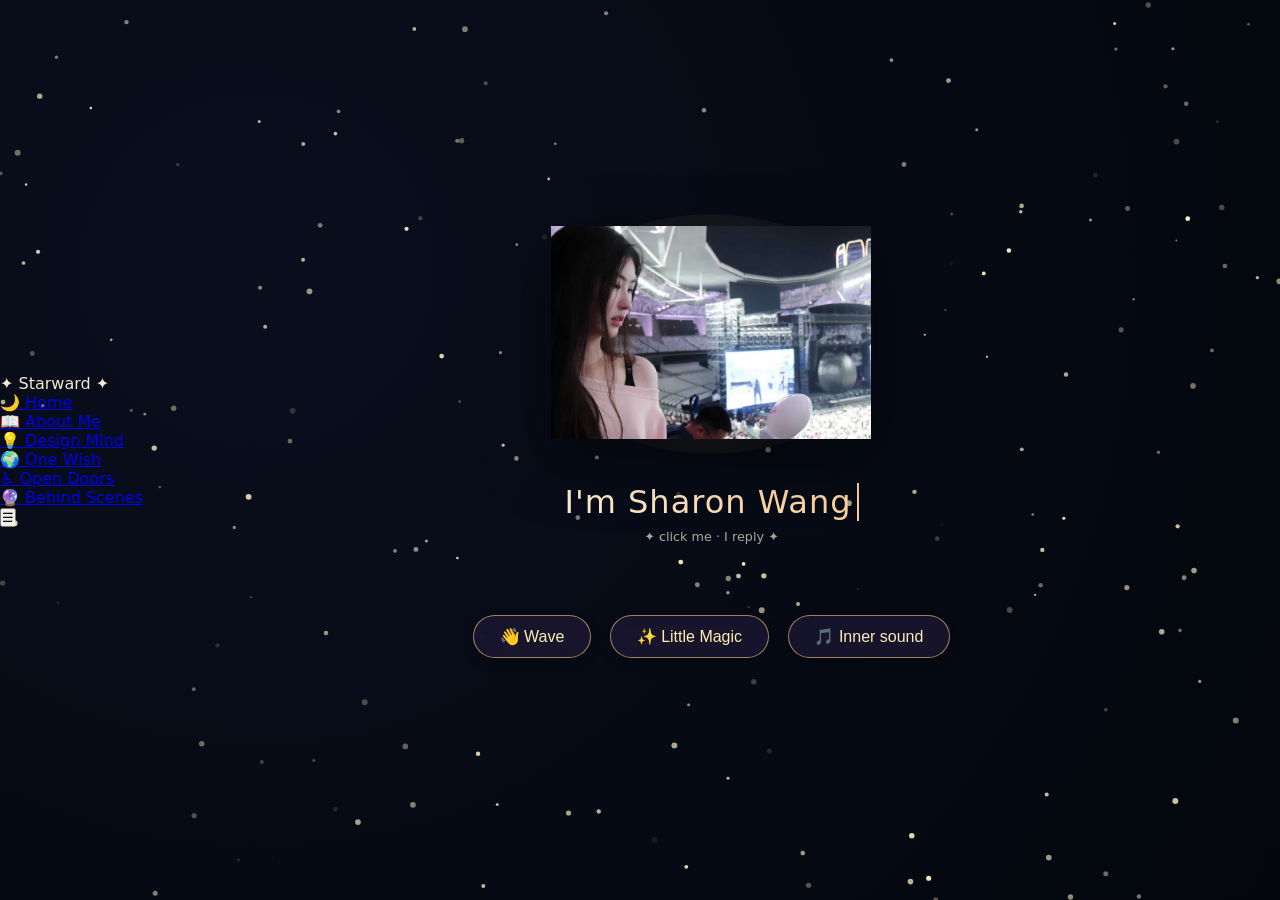
==== personal website/index.html @ 5038bbbd "change photo" ====
<!DOCTYPE html>
<html lang="en">
<head>
    <meta charset="UTF-8">
    <meta name="viewport" content="width=device-width, initial-scale=1.0">
    <title>✨ Starlight Journey · Me</title>
    <link rel="stylesheet" href="styles.css">
</head>
<body>

    <canvas id="starCanvas"></canvas>

    <header>
        <nav>
            <div class="logo">✦ Starward ✦</div>
            <ul class="nav-links">
                <li><a href="index.html" class="active">🌙 Home</a></li>
                <li><a href="portfolio.html">📖 About Me</a></li>
                <li><a href="design-thinking.html">💡 Design Mind</a></li>
                <li><a href="global-goal.html">🌍 One Wish</a></li>
                <li><a href="accessibility.html">♿ Open Doors</a></li>
                <li><a href="behind-the-curtain.html">🔮 Behind Scenes</a></li>
            </ul>
            <button class="menu-toggle" id="menuToggle">☰</button>
        </nav>
    </header>

    <main class="container">
        <div class="character-wrapper">
            <img src="myself.jpg" 
            class="character-img"
            id="mainCharacter">
            <div class="glow-ring"></div>
        </div>

        <div class="intro-text">
            <h1 id="typewriter"></h1>
            <p class="sub">✦ click me · I reply ✦</p>
        </div>

        <div class="action-buttons">
            <button class="btn" id="waveBtn">👋 Wave</button>
            <button class="btn" id="magicBtn">✨ Little Magic</button>
            <button class="btn" id="musicBtn">🎵 Inner sound</button>
        </div>

        <div id="bubble" class="speech-bubble hidden"></div>
    </main>

    <script src="script.js"></script>
</body>
</html>
---- personal website/styles.css ----
* {
    margin: 0;
    padding: 0;
    box-sizing: border-box;
}

body {
    font-family: 'Segoe UI', 'Poppins', system-ui, -apple-system, sans-serif;
    background: radial-gradient(circle at 20% 30%, #0a0f1e, #03060c);
    min-height: 100vh;
    display: flex;
    align-items: center;
    justify-content: center;
    overflow-x: hidden;
    color: #f5e9d3;
}

#starCanvas {
    position: fixed;
    top: 0;
    left: 0;
    width: 100%;
    height: 100%;
    z-index: 0;
    pointer-events: none;
}

.container {
    position: relative;
    z-index: 10;
    text-align: center;
    max-width: 800px;
    margin: 0 auto;
    padding: 2rem;
}

.character-wrapper {
    position: relative;
    display: inline-block;
    margin-bottom: 1rem;
    cursor: pointer;
    transition: transform 0.3s ease;
}

.character-wrapper:hover {
    transform: scale(1.02);
}

.character-img {
    width: 320px;
    max-width: 70vw;
    filter: drop-shadow(0 20px 30px rgba(0,0,0,0.5));
    transition: all 0.2s;
    animation: float 3s infinite ease-in-out;
}

@keyframes float {
    0% { transform: translateY(0px); }
    50% { transform: translateY(-12px); }
    100% { transform: translateY(0px); }
}

.glow-ring {
    position: absolute;
    top: 50%;
    left: 50%;
    width: 110%;
    height: 110%;
    border-radius: 50%;
    background: radial-gradient(circle, rgba(255,215,130,0.2) 0%, rgba(255,160,80,0) 80%);
    transform: translate(-50%, -50%);
    z-index: -1;
    animation: pulse 2.5s infinite;
}

@keyframes pulse {
    0% { opacity: 0.3; transform: translate(-50%, -50%) scale(0.9);}
    100% { opacity: 0; transform: translate(-50%, -50%) scale(1.4);}
}

.intro-text {
    margin: 1.5rem 0 1rem;
    min-height: 100px;
}

#typewriter {
    font-size: 2rem;
    font-weight: 500;
    letter-spacing: 1px;
    background: linear-gradient(135deg, #fff2d7, #ffcf9a);
    background-clip: text;
    -webkit-background-clip: text;
    color: transparent;
    white-space: pre-wrap;
    border-right: 2px solid #ffcf9a;
    display: inline-block;
    padding-right: 5px;
}

.sub {
    font-size: 0.8rem;
    opacity: 0.7;
    margin-top: 8px;
}

.action-buttons {
    display: flex;
    gap: 1.2rem;
    justify-content: center;
    flex-wrap: wrap;
    margin: 2rem 0 1rem;
}

.btn {
    background: rgba(30, 25, 55, 0.7);
    backdrop-filter: blur(8px);
    border: 1px solid rgba(255, 200, 120, 0.6);
    color: #ffecb3;
    padding: 0.7rem 1.6rem;
    border-radius: 60px;
    font-size: 1rem;
    font-weight: 500;
    cursor: pointer;
    transition: all 0.2s ease;
    box-shadow: 0 4px 12px rgba(0,0,0,0.2);
}

.btn:hover {
    background: #e9a86f;
    color: #1e1a2f;
    border-color: #ffdd99;
    transform: scale(1.05);
    box-shadow: 0 8px 20px rgba(233,168,111,0.3);
}

.speech-bubble {
    position: fixed;
    bottom: 15%;
    left: 50%;
    transform: translateX(-50%);
    background: #2e2a44e6;
    backdrop-filter: blur(12px);
    border-radius: 48px;
    padding: 12px 24px;
    font-size: 1.1rem;
    max-width: 80vw;
    text-align: center;
    color: #ffefcf;
    border: 1px solid #ffc285;
    box-shadow: 0 10px 25px rgba(0,0,0,0.3);
    z-index: 200;
    white-space: nowrap;
    pointer-events: none;
    font-weight: 500;
}

.hidden {
    display: none;
}

@media (max-width: 600px) {
    .character-img {
        width: 240px;
    }
    #typewriter {
        font-size: 1.4rem;
    }
    .btn {
        padding: 0.5rem 1.2rem;
        font-size: 0.9rem;
    }
    .speech-bubble {
        font-size: 0.9rem;
        white-space: normal;
        width: 80%;
    }
}
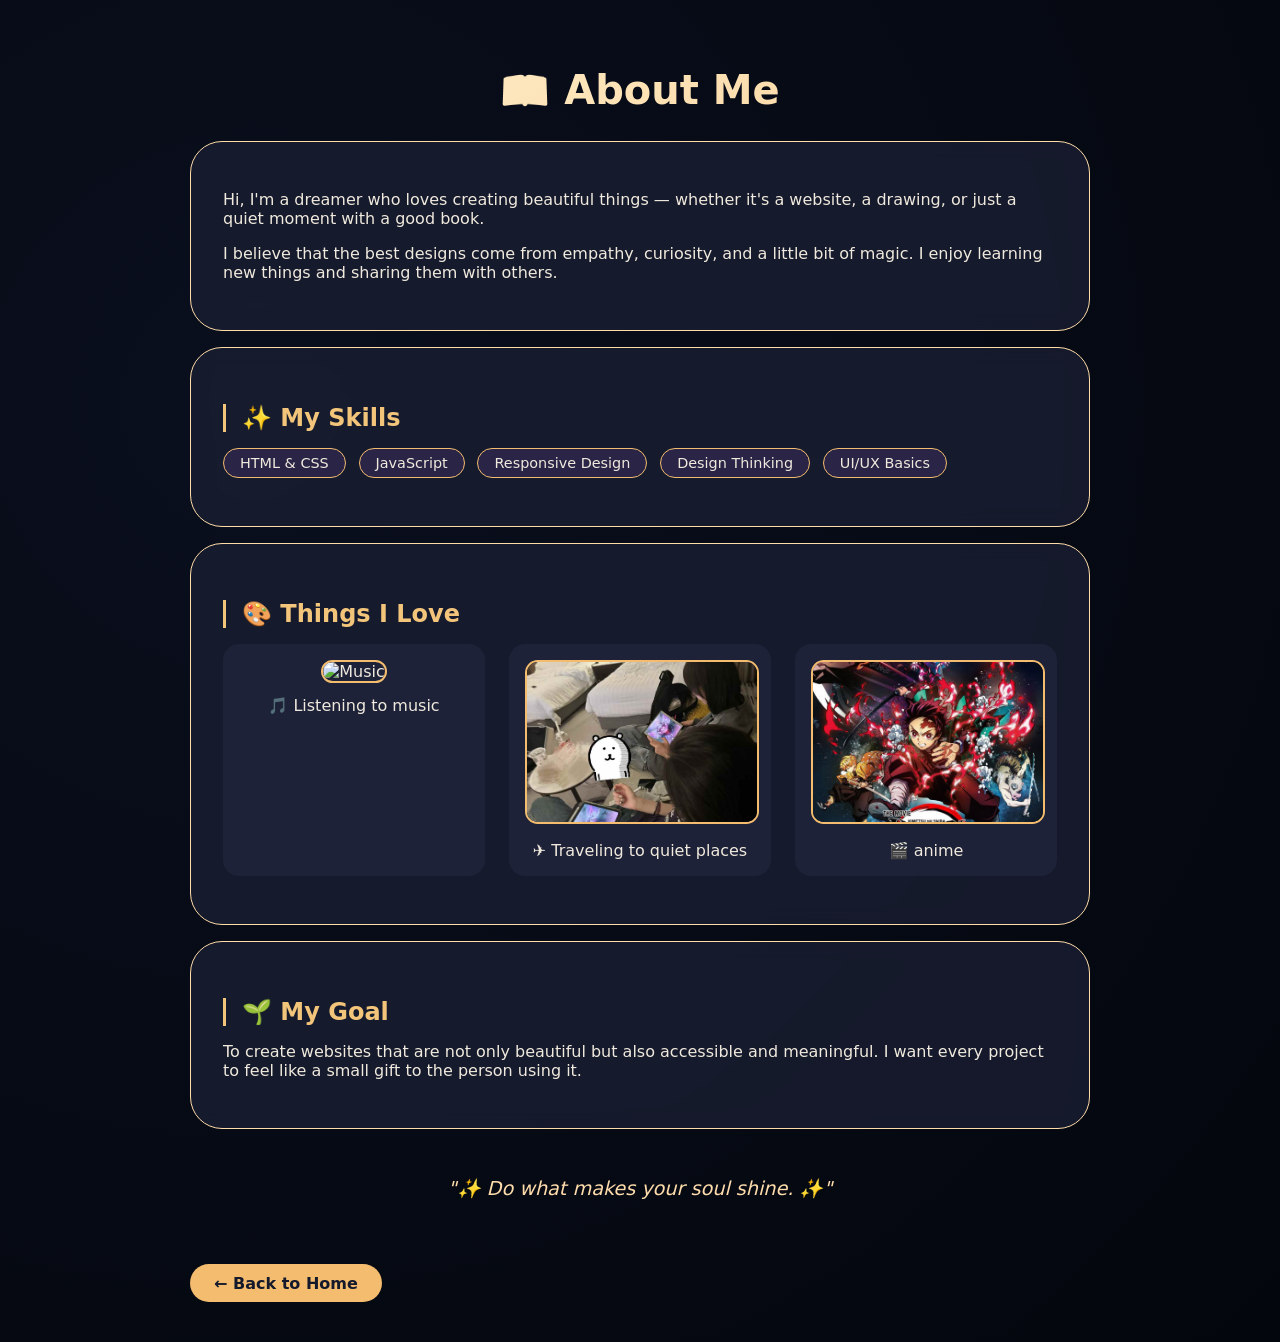
==== commit ffa9df19: "11" ====
--- a/personal website/index.html
+++ b/personal website/index.html
@@ -3,50 +3,147 @@
 <head>
     <meta charset="UTF-8">
     <meta name="viewport" content="width=device-width, initial-scale=1.0">
-    <title>✨ Starlight Journey · Me</title>
-    <link rel="stylesheet" href="styles.css">
+    <title>About Me</title>
+    <style>
+        body {
+            background: radial-gradient(circle at 20% 30%, #0a0f1e, #03060c);
+            font-family: 'Segoe UI', system-ui, sans-serif;
+            color: #f0e9dd;
+            min-height: 100vh;
+        }
+        .container {
+            max-width: 900px;
+            margin: 0 auto;
+            padding: 2rem;
+        }
+        .about-card {
+            background: rgba(25, 30, 51, 0.8);
+            backdrop-filter: blur(10px);
+            border-radius: 2rem;
+            padding: 2rem;
+            margin: 1rem 0;
+            border: 1px solid #ffdca8;
+        }
+        h1 {
+            font-size: 2.5rem;
+            text-align: center;
+            background: linear-gradient(135deg, #fff0cf, #fad49c);
+            background-clip: text;
+            -webkit-background-clip: text;
+            color: transparent;
+        }
+        h2 {
+            color: #f3c57b;
+            border-left: 3px solid #f3c57b;
+            padding-left: 1rem;
+            margin: 1.5rem 0 1rem;
+        }
+        .skill-tags {
+            display: flex;
+            flex-wrap: wrap;
+            gap: 0.8rem;
+            margin: 1rem 0;
+        }
+        .skill {
+            background: #2a2547;
+            padding: 0.4rem 1rem;
+            border-radius: 30px;
+            font-size: 0.9rem;
+            border: 1px solid #f3bc6e;
+        }
+        .interest-list {
+            display: grid;
+            grid-template-columns: repeat(auto-fit, minmax(250px, 1fr));
+            gap: 1.5rem;
+            margin: 1rem 0;
+        }
+        .interest-item {
+            background: #1e2238;
+            padding: 1rem;
+            border-radius: 1rem;
+            text-align: center;
+            transition: transform 0.2s;
+        }
+        .interest-item:hover {
+            transform: translateY(-5px);
+        }
+        .interest-img {
+            width: 100%;
+            height: 160px;
+            object-fit: cover;
+            border-radius: 0.8rem;
+            margin-bottom: 0.8rem;
+            border: 2px solid #f3bc6e;
+        }
+        .quote {
+            font-style: italic;
+            text-align: center;
+            padding: 2rem;
+            font-size: 1.2rem;
+            color: #ffdcac;
+        }
+        .back-btn {
+            display: inline-block;
+            margin-top: 2rem;
+            padding: 0.6rem 1.5rem;
+            background: #f3bc6e;
+            color: #141a2c;
+            text-decoration: none;
+            border-radius: 40px;
+            font-weight: bold;
+        }
+    </style>
 </head>
 <body>
 
-    <canvas id="starCanvas"></canvas>
+<div class="container">
+    <h1>📖 About Me</h1>
+    
+    <div class="about-card">
+        <p>Hi, I'm a dreamer who loves creating beautiful things — whether it's a website, a drawing, or just a quiet moment with a good book.</p>
+        <p>I believe that the best designs come from empathy, curiosity, and a little bit of magic. I enjoy learning new things and sharing them with others.</p>
+    </div>
 
-    <header>
-        <nav>
-            <div class="logo">✦ Starward ✦</div>
-            <ul class="nav-links">
-                <li><a href="index.html" class="active">🌙 Home</a></li>
-                <li><a href="portfolio.html">📖 About Me</a></li>
-                <li><a href="design-thinking.html">💡 Design Mind</a></li>
-                <li><a href="global-goal.html">🌍 One Wish</a></li>
-                <li><a href="accessibility.html">♿ Open Doors</a></li>
-                <li><a href="behind-the-curtain.html">🔮 Behind Scenes</a></li>
-            </ul>
-            <button class="menu-toggle" id="menuToggle">☰</button>
-        </nav>
-    </header>
+    <div class="about-card">
+        <h2>✨ My Skills</h2>
+        <div class="skill-tags">
+            <span class="skill">HTML & CSS</span>
+            <span class="skill">JavaScript</span>
+            <span class="skill">Responsive Design</span>
+            <span class="skill">Design Thinking</span>
+            <span class="skill">UI/UX Basics</span>
+        </div>
+    </div>
 
-    <main class="container">
-        <div class="character-wrapper">
-            <img src="myself.jpg" 
-            class="character-img"
-            id="mainCharacter">
-            <div class="glow-ring"></div>
+    <div class="about-card">
+        <h2>🎨 Things I Love</h2>
+        <div class="interest-list">
+            <div class="interest-item">
+                <img src="music.jpg" alt="Music" class="interest-img">
+                <div>🎵 Listening to music</div>
+            </div>
+            <div class="interest-item">
+                <img src="travel.jpg" alt="Travel" class="interest-img">
+                <div>✈️ Traveling to quiet places</div>
+            </div>
+            <div class="interest-item">
+                <img src="anime.jpeg" alt="Ghibli" class="interest-img">
+                <div>🎬 anime</div>
+            </div>
         </div>
+    </div>
 
-        <div class="intro-text">
-            <h1 id="typewriter"></h1>
-            <p class="sub">✦ click me · I reply ✦</p>
-        </div>
+    <div class="about-card">
+        <h2>🌱 My Goal</h2>
+        <p>To create websites that are not only beautiful but also accessible and meaningful. I want every project to feel like a small gift to the person using it.</p>
+    </div>
 
-        <div class="action-buttons">
-            <button class="btn" id="waveBtn">👋 Wave</button>
-            <button class="btn" id="magicBtn">✨ Little Magic</button>
-            <button class="btn" id="musicBtn">🎵 Inner sound</button>
-        </div>
+    <div class="quote">
+        "✨ Do what makes your soul shine. ✨"
+    </div>
 
-        <div id="bubble" class="speech-bubble hidden"></div>
-    </main>
+    <a href="index.html" class="back-btn">← Back to Home</a>
+</div>
 
-    <script src="script.js"></script>
 </body>
 </html>
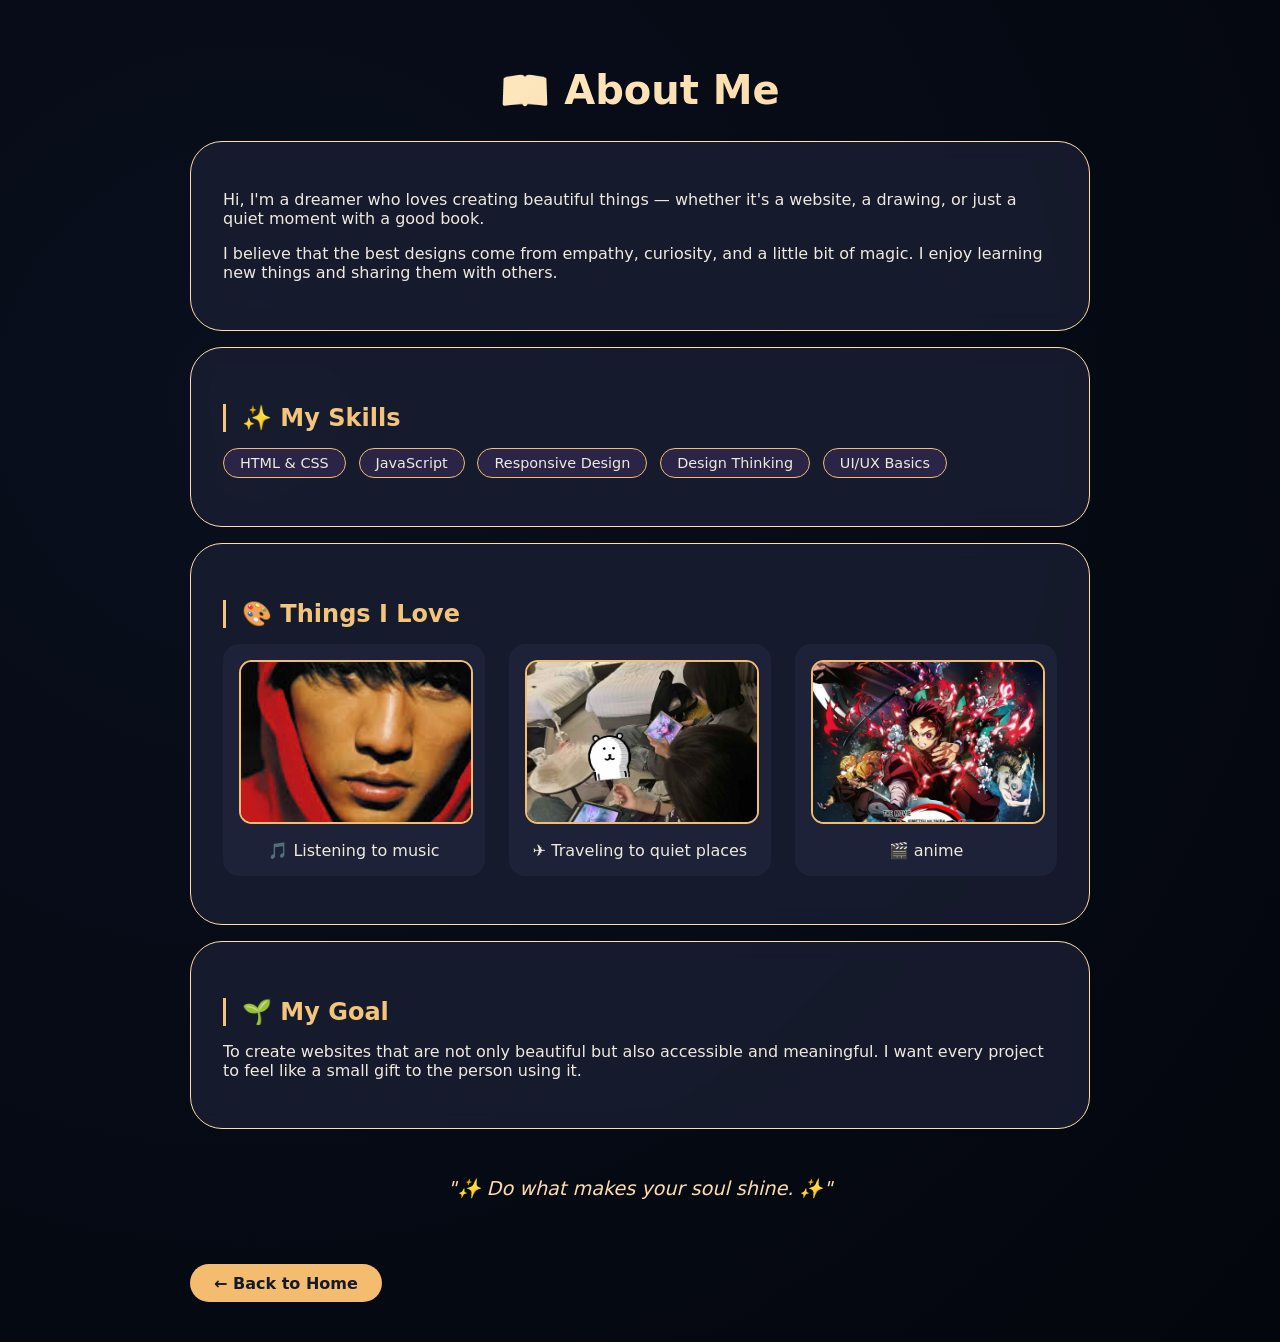
==== commit 7377d81a: "11" ====
--- a/personal website/index.html
+++ b/personal website/index.html
@@ -119,7 +119,7 @@
         <h2>🎨 Things I Love</h2>
         <div class="interest-list">
             <div class="interest-item">
-                <img src="music.jpg" alt="Music" class="interest-img">
+                <img src="music.jpeg" alt="Music" class="interest-img">
                 <div>🎵 Listening to music</div>
             </div>
             <div class="interest-item">
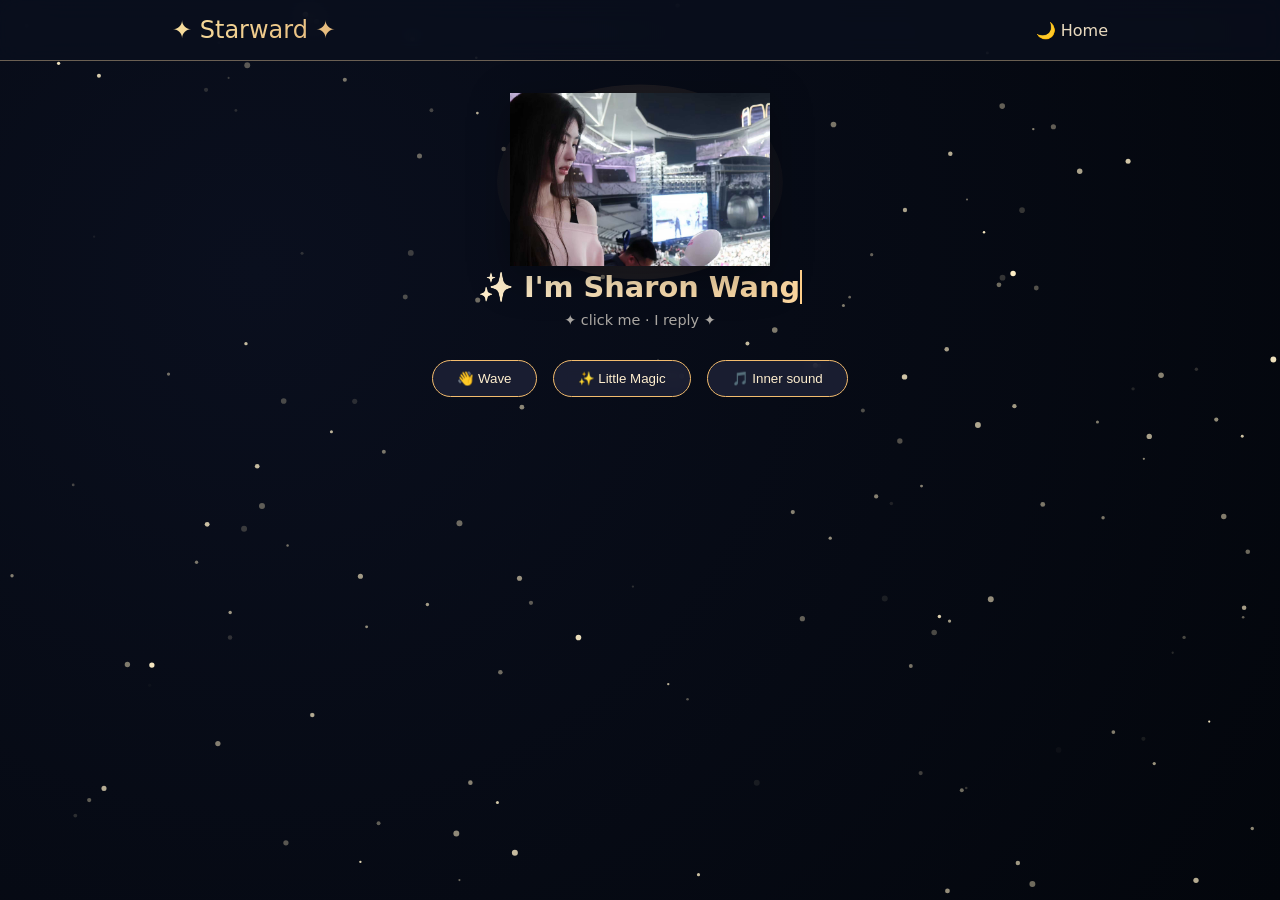
==== commit 36b5e264: "index" ====
--- a/personal website/index.html
+++ b/personal website/index.html
@@ -3,147 +3,264 @@
 <head>
     <meta charset="UTF-8">
     <meta name="viewport" content="width=device-width, initial-scale=1.0">
-    <title>About Me</title>
+    <title>✨ Starlight Journey · Me</title>
     <style>
+        * {
+            margin: 0;
+            padding: 0;
+            box-sizing: border-box;
+        }
         body {
+            font-family: 'Segoe UI', system-ui, sans-serif;
             background: radial-gradient(circle at 20% 30%, #0a0f1e, #03060c);
-            font-family: 'Segoe UI', system-ui, sans-serif;
             color: #f0e9dd;
             min-height: 100vh;
         }
+        canvas {
+            position: fixed;
+            top: 0;
+            left: 0;
+            width: 100%;
+            height: 100%;
+            z-index: 0;
+            pointer-events: none;
+        }
+        header {
+            position: sticky;
+            top: 0;
+            z-index: 30;
+            background: rgba(10, 15, 30, 0.75);
+            backdrop-filter: blur(12px);
+            border-bottom: 1px solid #ffdca866;
+        }
+        nav {
+            display: flex;
+            justify-content: space-between;
+            align-items: center;
+            max-width: 1000px;
+            margin: 0 auto;
+            padding: 1rem 2rem;
+        }
+        .logo {
+            font-size: 1.5rem;
+            background: linear-gradient(130deg, #f9e0a0, #e5b87b);
+            background-clip: text;
+            -webkit-background-clip: text;
+            color: transparent;
+        }
+        .nav-links {
+            display: flex;
+            gap: 1.5rem;
+            list-style: none;
+        }
+        .nav-links a {
+            color: #eadbc0;
+            text-decoration: none;
+            transition: 0.2s;
+        }
+        .nav-links a:hover {
+            color: #f3c57b;
+        }
         .container {
-            max-width: 900px;
+            position: relative;
+            z-index: 10;
+            max-width: 800px;
             margin: 0 auto;
             padding: 2rem;
-        }
-        .about-card {
-            background: rgba(25, 30, 51, 0.8);
-            backdrop-filter: blur(10px);
-            border-radius: 2rem;
-            padding: 2rem;
-            margin: 1rem 0;
-            border: 1px solid #ffdca8;
-        }
-        h1 {
-            font-size: 2.5rem;
             text-align: center;
+        }
+        .character-img {
+            width: 260px;
+            filter: drop-shadow(0 10px 20px #00000055);
+            animation: float 3s infinite ease;
+            cursor: pointer;
+        }
+        @keyframes float {
+            0% { transform: translateY(0); }
+            50% { transform: translateY(-10px); }
+        }
+        .glow-ring {
+            position: absolute;
+            top: 50%;
+            left: 50%;
+            width: 110%;
+            height: 110%;
+            background: radial-gradient(circle, #ffc28530, #ff9f5a00);
+            border-radius: 50%;
+            transform: translate(-50%, -50%);
+            z-index: -1;
+            animation: pulse 2s infinite;
+        }
+        @keyframes pulse {
+            0% { opacity: 0.4; transform: translate(-50%, -50%) scale(0.9);}
+            100% { opacity: 0; transform: translate(-50%, -50%) scale(1.3);}
+        }
+        .character-wrapper {
+            display: inline-block;
+            position: relative;
+        }
+        #typewriter {
+            font-size: 1.8rem;
+            border-right: 2px solid #ffcf8a;
+            display: inline-block;
             background: linear-gradient(135deg, #fff0cf, #fad49c);
             background-clip: text;
             -webkit-background-clip: text;
             color: transparent;
         }
-        h2 {
-            color: #f3c57b;
-            border-left: 3px solid #f3c57b;
-            padding-left: 1rem;
-            margin: 1.5rem 0 1rem;
-        }
-        .skill-tags {
+        .sub {
+            margin-top: 0.5rem;
+            font-size: 0.9rem;
+            opacity: 0.7;
+        }
+        .action-buttons {
             display: flex;
-            flex-wrap: wrap;
-            gap: 0.8rem;
-            margin: 1rem 0;
-        }
-        .skill {
-            background: #2a2547;
-            padding: 0.4rem 1rem;
-            border-radius: 30px;
-            font-size: 0.9rem;
+            gap: 1rem;
+            justify-content: center;
+            margin: 2rem 0;
+        }
+        .btn {
+            background: #1e2238cc;
+            backdrop-filter: blur(8px);
             border: 1px solid #f3bc6e;
-        }
-        .interest-list {
-            display: grid;
-            grid-template-columns: repeat(auto-fit, minmax(250px, 1fr));
-            gap: 1.5rem;
-            margin: 1rem 0;
-        }
-        .interest-item {
-            background: #1e2238;
-            padding: 1rem;
-            border-radius: 1rem;
-            text-align: center;
-            transition: transform 0.2s;
-        }
-        .interest-item:hover {
-            transform: translateY(-5px);
-        }
-        .interest-img {
-            width: 100%;
-            height: 160px;
-            object-fit: cover;
-            border-radius: 0.8rem;
-            margin-bottom: 0.8rem;
-            border: 2px solid #f3bc6e;
-        }
-        .quote {
-            font-style: italic;
-            text-align: center;
-            padding: 2rem;
-            font-size: 1.2rem;
-            color: #ffdcac;
-        }
-        .back-btn {
-            display: inline-block;
-            margin-top: 2rem;
             padding: 0.6rem 1.5rem;
-            background: #f3bc6e;
+            border-radius: 60px;
+            color: #ffefcf;
+            cursor: pointer;
+            transition: 0.2s;
+        }
+        .btn:hover {
+            background: #e5a35e;
             color: #141a2c;
-            text-decoration: none;
-            border-radius: 40px;
-            font-weight: bold;
+        }
+        .speech-bubble {
+            position: fixed;
+            bottom: 12%;
+            left: 50%;
+            transform: translateX(-50%);
+            background: #2a2547dd;
+            backdrop-filter: blur(12px);
+            border-radius: 60px;
+            padding: 0.6rem 1.5rem;
+            font-size: 1rem;
+            border: 1px solid #ffcb8a;
+            z-index: 99;
+        }
+        .hidden {
+            display: none;
+        }
+        @media (max-width: 700px) {
+            .character-img {
+                width: 200px;
+            }
+            #typewriter {
+                font-size: 1.2rem;
+            }
         }
     </style>
 </head>
 <body>
 
-<div class="container">
-    <h1>📖 About Me</h1>
-    
-    <div class="about-card">
-        <p>Hi, I'm a dreamer who loves creating beautiful things — whether it's a website, a drawing, or just a quiet moment with a good book.</p>
-        <p>I believe that the best designs come from empathy, curiosity, and a little bit of magic. I enjoy learning new things and sharing them with others.</p>
-    </div>
-
-    <div class="about-card">
-        <h2>✨ My Skills</h2>
-        <div class="skill-tags">
-            <span class="skill">HTML & CSS</span>
-            <span class="skill">JavaScript</span>
-            <span class="skill">Responsive Design</span>
-            <span class="skill">Design Thinking</span>
-            <span class="skill">UI/UX Basics</span>
+    <canvas id="starCanvas"></canvas>
+
+    <header>
+        <nav>
+            <div class="logo">✦ Starward ✦</div>
+            <ul class="nav-links">
+                <li><a href="#">🌙 Home</a></li>
+            </ul>
+        </nav>
+    </header>
+
+    <main class="container">
+        <div class="character-wrapper">
+            <img src="myself.jpg" class="character-img" id="mainCharacter">
+            <div class="glow-ring"></div>
         </div>
-    </div>
-
-    <div class="about-card">
-        <h2>🎨 Things I Love</h2>
-        <div class="interest-list">
-            <div class="interest-item">
-                <img src="music.jpeg" alt="Music" class="interest-img">
-                <div>🎵 Listening to music</div>
-            </div>
-            <div class="interest-item">
-                <img src="travel.jpg" alt="Travel" class="interest-img">
-                <div>✈️ Traveling to quiet places</div>
-            </div>
-            <div class="interest-item">
-                <img src="anime.jpeg" alt="Ghibli" class="interest-img">
-                <div>🎬 anime</div>
-            </div>
+
+        <div class="intro-text">
+            <h1 id="typewriter"></h1>
+            <p class="sub">✦ click me · I reply ✦</p>
         </div>
-    </div>
-
-    <div class="about-card">
-        <h2>🌱 My Goal</h2>
-        <p>To create websites that are not only beautiful but also accessible and meaningful. I want every project to feel like a small gift to the person using it.</p>
-    </div>
-
-    <div class="quote">
-        "✨ Do what makes your soul shine. ✨"
-    </div>
-
-    <a href="index.html" class="back-btn">← Back to Home</a>
-</div>
-
+
+        <div class="action-buttons">
+            <button class="btn" id="waveBtn">👋 Wave</button>
+            <button class="btn" id="magicBtn">✨ Little Magic</button>
+            <button class="btn" id="musicBtn">🎵 Inner sound</button>
+        </div>
+
+        <div id="bubble" class="speech-bubble hidden"></div>
+    </main>
+
+    <script>
+        const MY_NAME = "Sharon Wang";
+        
+        const canvas = document.getElementById('starCanvas');
+        const ctx = canvas.getContext('2d');
+        let stars = [];
+        
+        function resize() {
+            canvas.width = window.innerWidth;
+            canvas.height = window.innerHeight;
+        }
+        
+        function initStars() {
+            stars = [];
+            for (let i = 0; i < 150; i++) {
+                stars.push({
+                    x: Math.random() * canvas.width,
+                    y: Math.random() * canvas.height,
+                    r: Math.random() * 2 + 1,
+                    alpha: Math.random() * 0.6 + 0.2,
+                    spd: 0.03 + Math.random() * 0.08
+                });
+            }
+        }
+        
+        function drawStars() {
+            ctx.clearRect(0, 0, canvas.width, canvas.height);
+            for (let s of stars) {
+                ctx.beginPath();
+                ctx.arc(s.x, s.y, s.r, 0, Math.PI * 2);
+                ctx.fillStyle = `rgba(255, 240, 200, ${s.alpha + Math.sin(Date.now() * s.spd) * 0.2})`;
+                ctx.fill();
+            }
+            requestAnimationFrame(drawStars);
+        }
+        
+        resize();
+        initStars();
+        drawStars();
+        window.addEventListener('resize', () => { resize(); initStars(); });
+        
+        // 角色互动
+        const char = document.getElementById('mainCharacter');
+        const bubble = document.getElementById('bubble');
+        
+        function msg(text, time = 1800) {
+            bubble.textContent = text;
+            bubble.classList.remove('hidden');
+            setTimeout(() => bubble.classList.add('hidden'), time);
+        }
+        
+        char.addEventListener('click', () => msg("✨ a quiet star thanks you ✨"));
+        char.addEventListener('mouseenter', () => msg("💫 you came", 900));
+        
+        document.getElementById('waveBtn').onclick = () => msg("👋 hi from another dreamer");
+        document.getElementById('magicBtn').onclick = () => msg("✨ a small spark just for you ✨");
+        document.getElementById('musicBtn').onclick = () => msg("🎵 your inner song is beautiful");
+        
+        const el = document.getElementById('typewriter');
+        const text = "✨ I'm " + MY_NAME + " · a quiet creator";
+        let idx = 0;
+        function type() {
+            if (idx < text.length) {
+                el.innerHTML += text.charAt(idx);
+                idx++;
+                setTimeout(type, 70);
+            }
+        }
+        type();
+    </script>
 </body>
 </html>
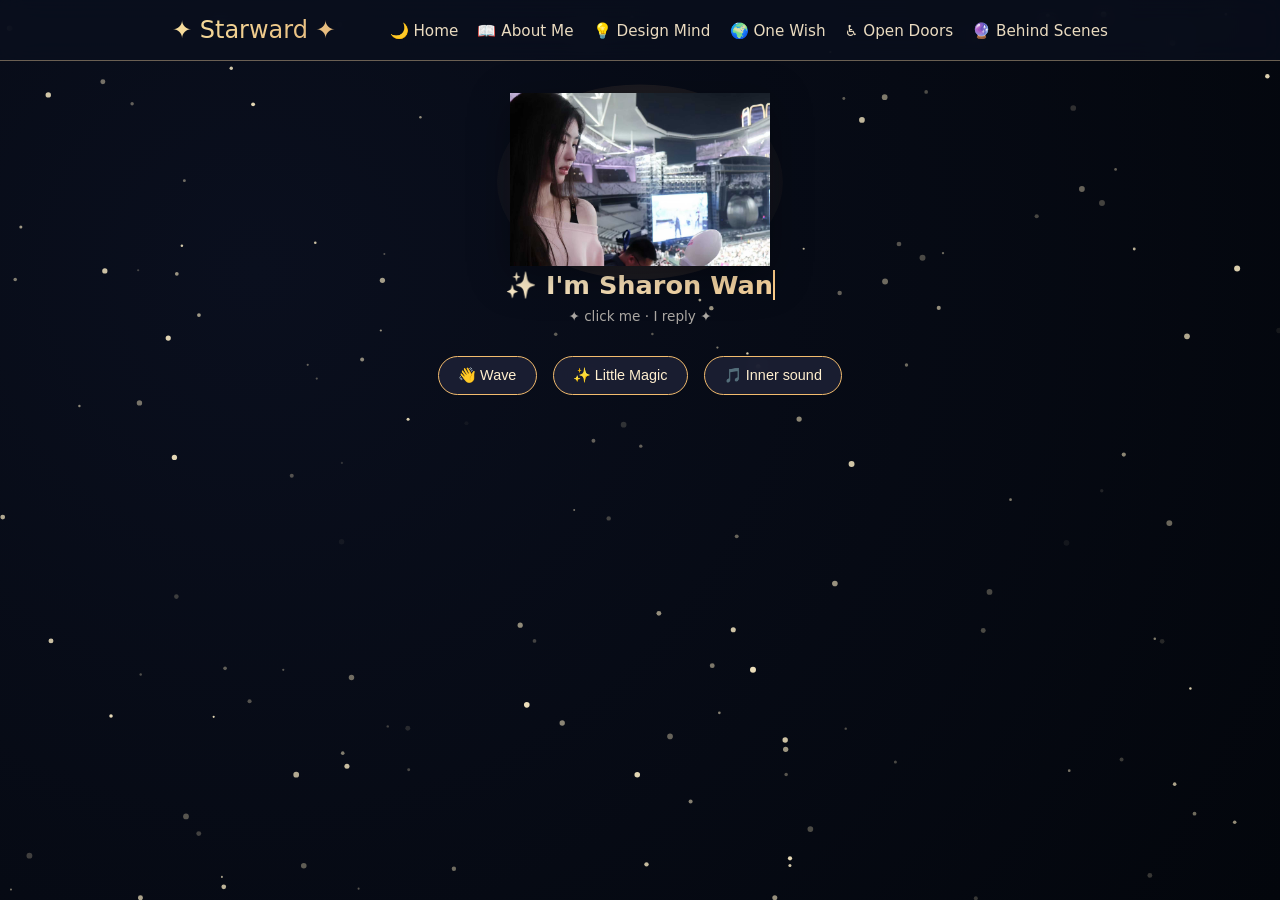
==== commit 307de03c: "11" ====
--- a/personal website/index.html
+++ b/personal website/index.html
@@ -40,6 +40,7 @@
             max-width: 1000px;
             margin: 0 auto;
             padding: 1rem 2rem;
+            flex-wrap: wrap;
         }
         .logo {
             font-size: 1.5rem;
@@ -50,13 +51,15 @@
         }
         .nav-links {
             display: flex;
-            gap: 1.5rem;
+            gap: 1.2rem;
             list-style: none;
+            flex-wrap: wrap;
         }
         .nav-links a {
             color: #eadbc0;
             text-decoration: none;
             transition: 0.2s;
+            font-size: 0.95rem;
         }
         .nav-links a:hover {
             color: #f3c57b;
@@ -100,7 +103,7 @@
             position: relative;
         }
         #typewriter {
-            font-size: 1.8rem;
+            font-size: 1.6rem;
             border-right: 2px solid #ffcf8a;
             display: inline-block;
             background: linear-gradient(135deg, #fff0cf, #fad49c);
@@ -110,7 +113,7 @@
         }
         .sub {
             margin-top: 0.5rem;
-            font-size: 0.9rem;
+            font-size: 0.85rem;
             opacity: 0.7;
         }
         .action-buttons {
@@ -118,16 +121,18 @@
             gap: 1rem;
             justify-content: center;
             margin: 2rem 0;
+            flex-wrap: wrap;
         }
         .btn {
             background: #1e2238cc;
             backdrop-filter: blur(8px);
             border: 1px solid #f3bc6e;
-            padding: 0.6rem 1.5rem;
+            padding: 0.6rem 1.2rem;
             border-radius: 60px;
             color: #ffefcf;
             cursor: pointer;
             transition: 0.2s;
+            font-size: 0.9rem;
         }
         .btn:hover {
             background: #e5a35e;
@@ -135,7 +140,7 @@
         }
         .speech-bubble {
             position: fixed;
-            bottom: 12%;
+            bottom: 10%;
             left: 50%;
             transform: translateX(-50%);
             background: #2a2547dd;
@@ -143,6 +148,7 @@
             border-radius: 60px;
             padding: 0.6rem 1.5rem;
             font-size: 1rem;
+            white-space: nowrap;
             border: 1px solid #ffcb8a;
             z-index: 99;
         }
@@ -151,10 +157,30 @@
         }
         @media (max-width: 700px) {
             .character-img {
-                width: 200px;
+                width: 180px;
             }
             #typewriter {
-                font-size: 1.2rem;
+                font-size: 1rem;
+            }
+            .nav-links {
+                justify-content: center;
+                margin-top: 0.5rem;
+            }
+            .logo {
+                margin-bottom: 0.5rem;
+            }
+            nav {
+                flex-direction: column;
+            }
+            .btn {
+                padding: 0.4rem 1rem;
+                font-size: 0.8rem;
+            }
+            .speech-bubble {
+                font-size: 0.8rem;
+                white-space: normal;
+                width: 80%;
+                text-align: center;
             }
         }
     </style>
@@ -167,7 +193,12 @@
         <nav>
             <div class="logo">✦ Starward ✦</div>
             <ul class="nav-links">
-                <li><a href="#">🌙 Home</a></li>
+                <li><a href="index.html" class="active">🌙 Home</a></li>
+                <li><a href="protfolio.html">📖 About Me</a></li>
+                <li><a href="design thinking.html">💡 Design Mind</a></li>
+                <li><a href="global goal.html">🌍 One Wish</a></li>
+                <li><a href="acccibility.html">♿ Open Doors</a></li>
+                <li><a href="behind the curtain.html">🔮 Behind Scenes</a></li>
             </ul>
         </nav>
     </header>
@@ -199,7 +230,7 @@
         const ctx = canvas.getContext('2d');
         let stars = [];
         
-        function resize() {
+        function resizeCanvas() {
             canvas.width = window.innerWidth;
             canvas.height = window.innerHeight;
         }
@@ -212,55 +243,76 @@
                     y: Math.random() * canvas.height,
                     r: Math.random() * 2 + 1,
                     alpha: Math.random() * 0.6 + 0.2,
-                    spd: 0.03 + Math.random() * 0.08
+                    speed: 0.03 + Math.random() * 0.08
                 });
             }
         }
         
         function drawStars() {
+            if (!ctx) return;
             ctx.clearRect(0, 0, canvas.width, canvas.height);
             for (let s of stars) {
                 ctx.beginPath();
                 ctx.arc(s.x, s.y, s.r, 0, Math.PI * 2);
-                ctx.fillStyle = `rgba(255, 240, 200, ${s.alpha + Math.sin(Date.now() * s.spd) * 0.2})`;
+                ctx.fillStyle = `rgba(255, 240, 200, ${s.alpha + Math.sin(Date.now() * s.speed) * 0.2})`;
                 ctx.fill();
             }
             requestAnimationFrame(drawStars);
         }
         
-        resize();
+        resizeCanvas();
         initStars();
         drawStars();
-        window.addEventListener('resize', () => { resize(); initStars(); });
-        
-        // 角色互动
-        const char = document.getElementById('mainCharacter');
+        window.addEventListener('resize', () => {
+            resizeCanvas();
+            initStars();
+        });
+        
+        const character = document.getElementById('mainCharacter');
         const bubble = document.getElementById('bubble');
         
-        function msg(text, time = 1800) {
-            bubble.textContent = text;
+        function showMessage(msg, duration = 1800) {
+            bubble.textContent = msg;
             bubble.classList.remove('hidden');
-            setTimeout(() => bubble.classList.add('hidden'), time);
-        }
-        
-        char.addEventListener('click', () => msg("✨ a quiet star thanks you ✨"));
-        char.addEventListener('mouseenter', () => msg("💫 you came", 900));
-        
-        document.getElementById('waveBtn').onclick = () => msg("👋 hi from another dreamer");
-        document.getElementById('magicBtn').onclick = () => msg("✨ a small spark just for you ✨");
-        document.getElementById('musicBtn').onclick = () => msg("🎵 your inner song is beautiful");
-        
-        const el = document.getElementById('typewriter');
-        const text = "✨ I'm " + MY_NAME + " · a quiet creator";
-        let idx = 0;
-        function type() {
-            if (idx < text.length) {
-                el.innerHTML += text.charAt(idx);
-                idx++;
-                setTimeout(type, 70);
-            }
-        }
-        type();
+            setTimeout(() => {
+                bubble.classList.add('hidden');
+            }, duration);
+        }
+        
+        if (character) {
+            character.addEventListener('click', () => {
+                showMessage("✨ a quiet star thanks you ✨");
+            });
+            character.addEventListener('mouseenter', () => {
+                showMessage("💫 you came", 900);
+            });
+        }
+        
+        document.getElementById('waveBtn').addEventListener('click', () => {
+            showMessage("👋 hi from another dreamer");
+        });
+        
+        document.getElementById('magicBtn').addEventListener('click', () => {
+            showMessage("✨ a small spark just for you ✨");
+        });
+        
+        document.getElementById('musicBtn').addEventListener('click', () => {
+            showMessage("🎵 your inner song is beautiful");
+        });
+        
+        const typewriterEl = document.getElementById('typewriter');
+        const fullText = "✨ I'm " + MY_NAME + " · a quiet creator";
+        let i = 0;
+        
+        function typeWriter() {
+            if (i < fullText.length) {
+                typewriterEl.innerHTML += fullText.charAt(i);
+                i++;
+                setTimeout(typeWriter, 70);
+            }
+        }
+        
+        typeWriter();
     </script>
 </body>
 </html>
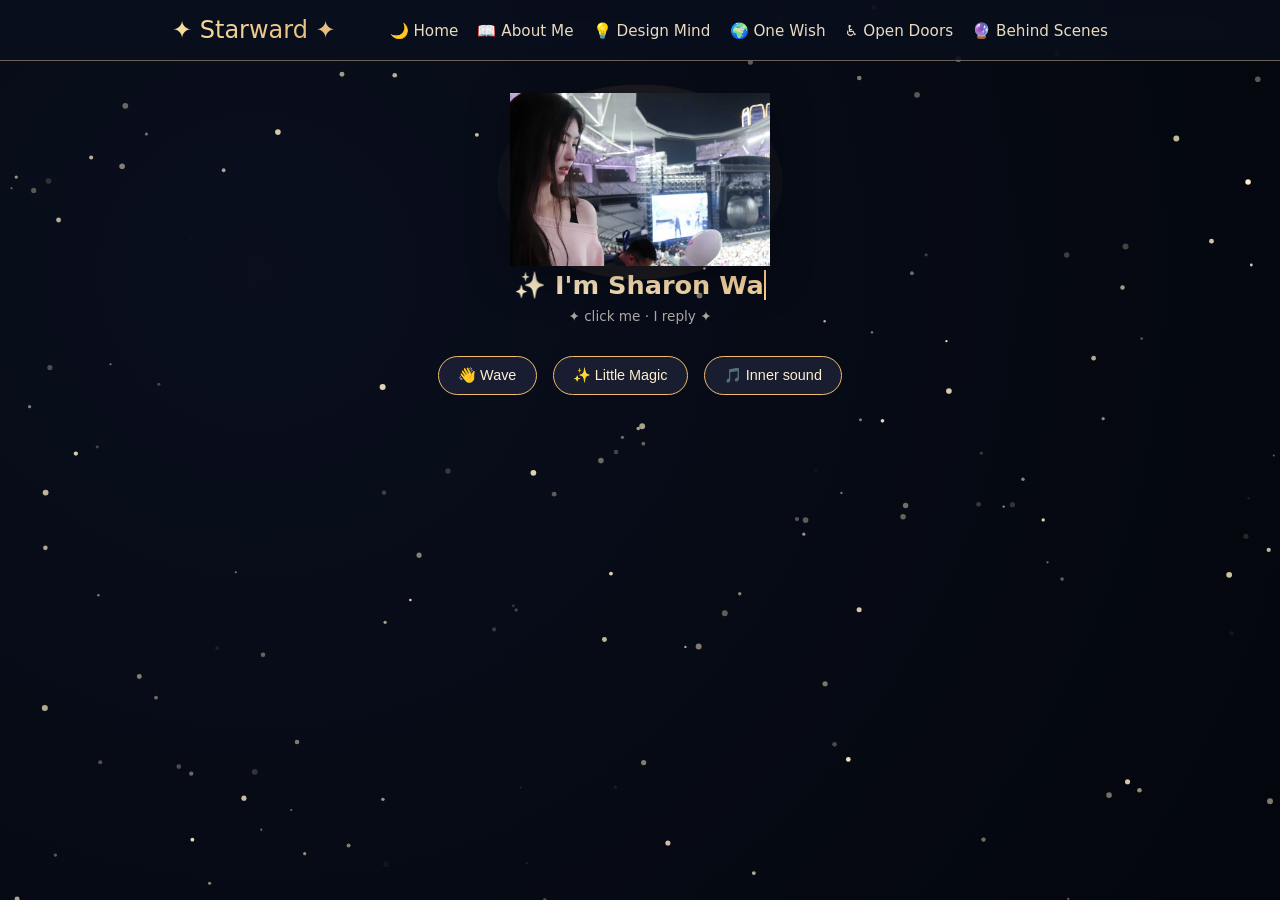
==== commit 5e6950f5: "11" ====
--- a/personal website/index.html
+++ b/personal website/index.html
@@ -194,11 +194,11 @@
             <div class="logo">✦ Starward ✦</div>
             <ul class="nav-links">
                 <li><a href="index.html" class="active">🌙 Home</a></li>
-                <li><a href="protfolio.html">📖 About Me</a></li>
-                <li><a href="design thinking.html">💡 Design Mind</a></li>
-                <li><a href="global goal.html">🌍 One Wish</a></li>
-                <li><a href="acccibility.html">♿ Open Doors</a></li>
-                <li><a href="behind the curtain.html">🔮 Behind Scenes</a></li>
+                <li><a href="portfolio.html">📖 About Me</a></li>
+                <li><a href="design-thinking.html">💡 Design Mind</a></li>
+                <li><a href="global-goal.html">🌍 One Wish</a></li>
+                <li><a href="accessibility.html">♿ Open Doors</a></li>
+                <li><a href="behind-the-curtain.html">🔮 Behind Scenes</a></li>
             </ul>
         </nav>
     </header>
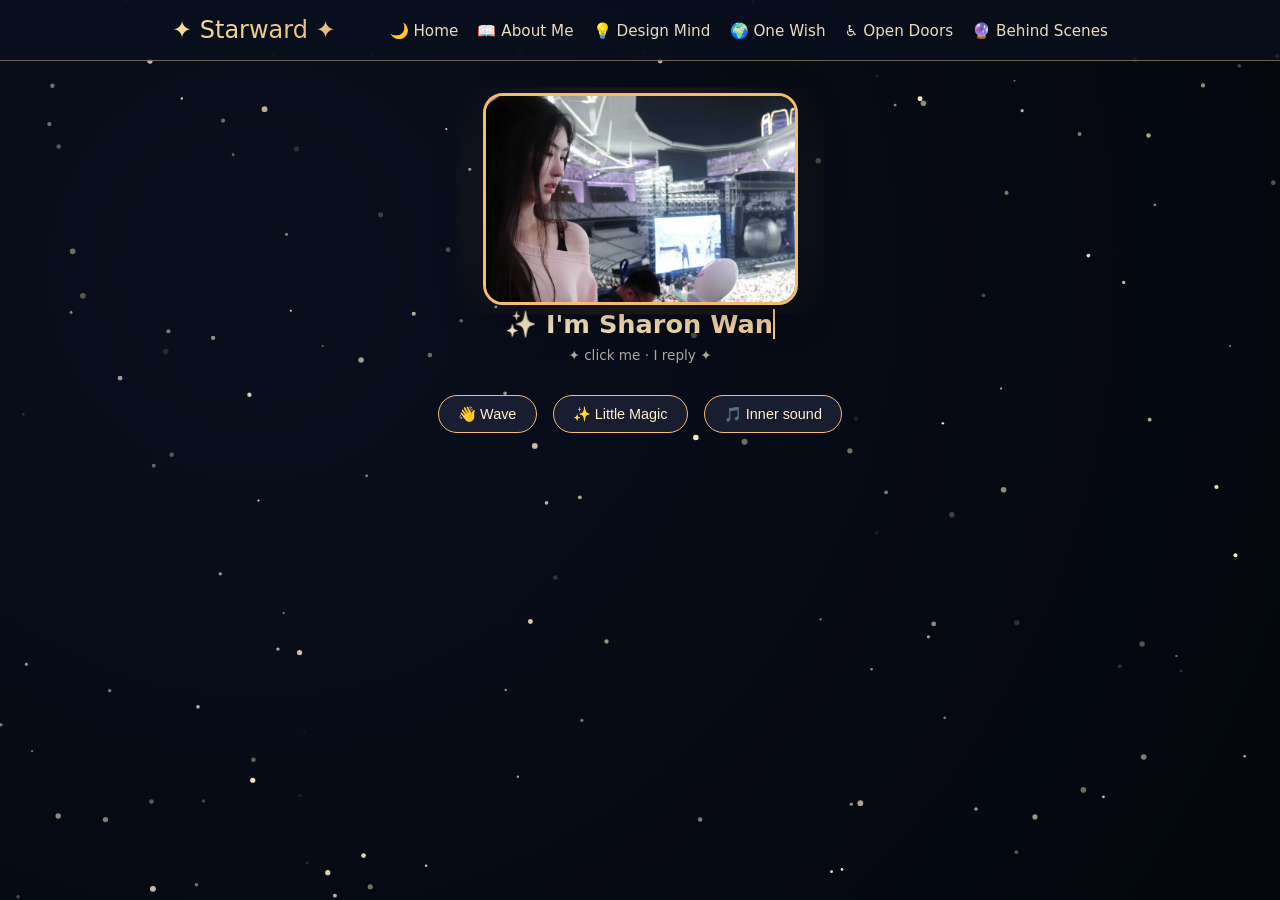
==== commit 79dfd946: "11" ====
--- a/personal website/index.html
+++ b/personal website/index.html
@@ -72,11 +72,15 @@
             padding: 2rem;
             text-align: center;
         }
+        /* 方形大图片样式 */
         .character-img {
-            width: 260px;
+            width: 350px;
+            max-width: 90%;
             filter: drop-shadow(0 10px 20px #00000055);
             animation: float 3s infinite ease;
             cursor: pointer;
+            border-radius: 20px;
+            border: 3px solid #f3bc6e;
         }
         @keyframes float {
             0% { transform: translateY(0); }
@@ -86,17 +90,17 @@
             position: absolute;
             top: 50%;
             left: 50%;
-            width: 110%;
-            height: 110%;
+            width: 105%;
+            height: 105%;
             background: radial-gradient(circle, #ffc28530, #ff9f5a00);
-            border-radius: 50%;
+            border-radius: 24px;
             transform: translate(-50%, -50%);
             z-index: -1;
             animation: pulse 2s infinite;
         }
         @keyframes pulse {
-            0% { opacity: 0.4; transform: translate(-50%, -50%) scale(0.9);}
-            100% { opacity: 0; transform: translate(-50%, -50%) scale(1.3);}
+            0% { opacity: 0.4; transform: translate(-50%, -50%) scale(0.95);}
+            100% { opacity: 0; transform: translate(-50%, -50%) scale(1.1);}
         }
         .character-wrapper {
             display: inline-block;
@@ -157,7 +161,7 @@
         }
         @media (max-width: 700px) {
             .character-img {
-                width: 180px;
+                width: 250px;
             }
             #typewriter {
                 font-size: 1rem;
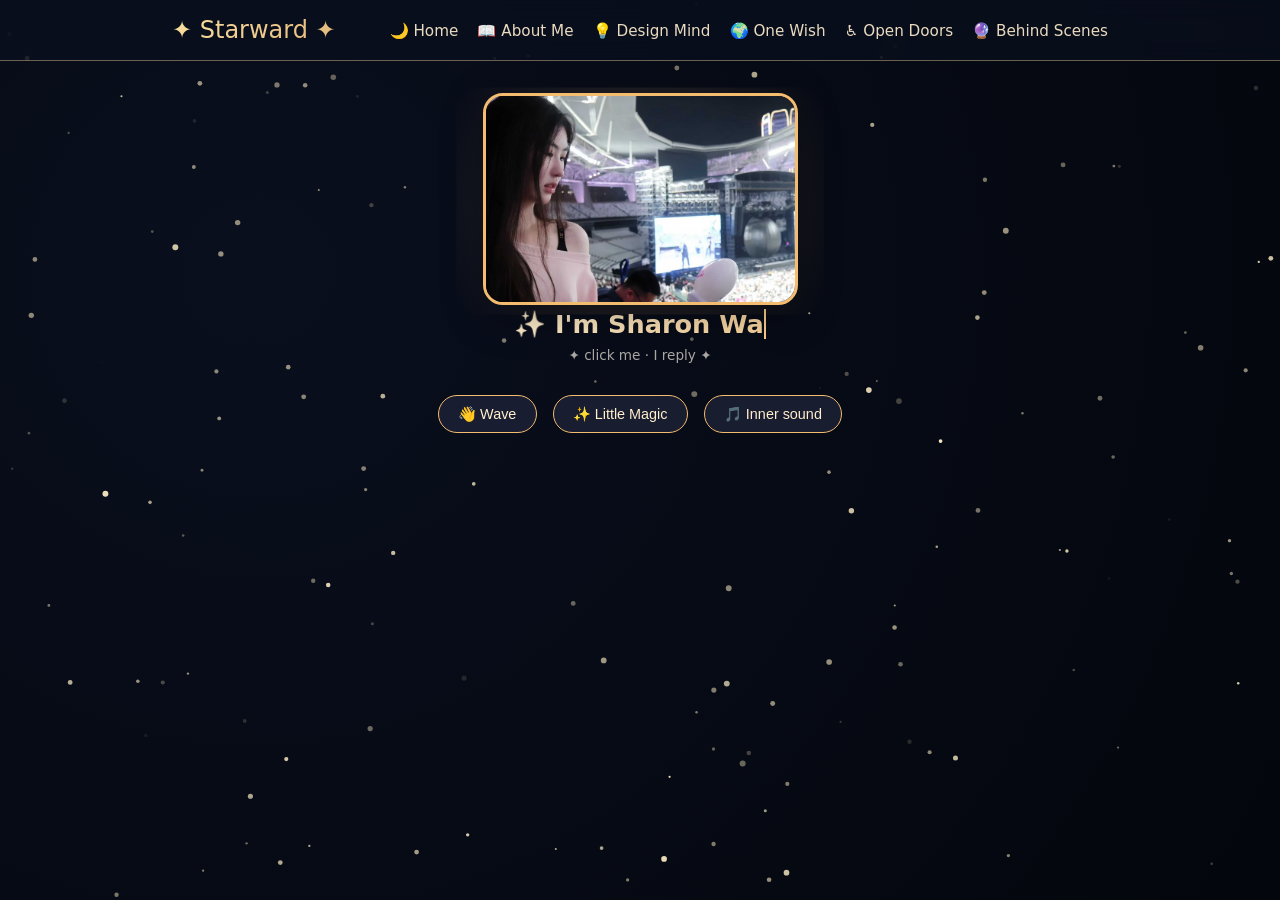
==== commit 92d78e09: "protfolio" ====
--- a/personal website/index.html
+++ b/personal website/index.html
@@ -72,7 +72,6 @@
             padding: 2rem;
             text-align: center;
         }
-        /* 方形大图片样式 */
         .character-img {
             width: 350px;
             max-width: 90%;
